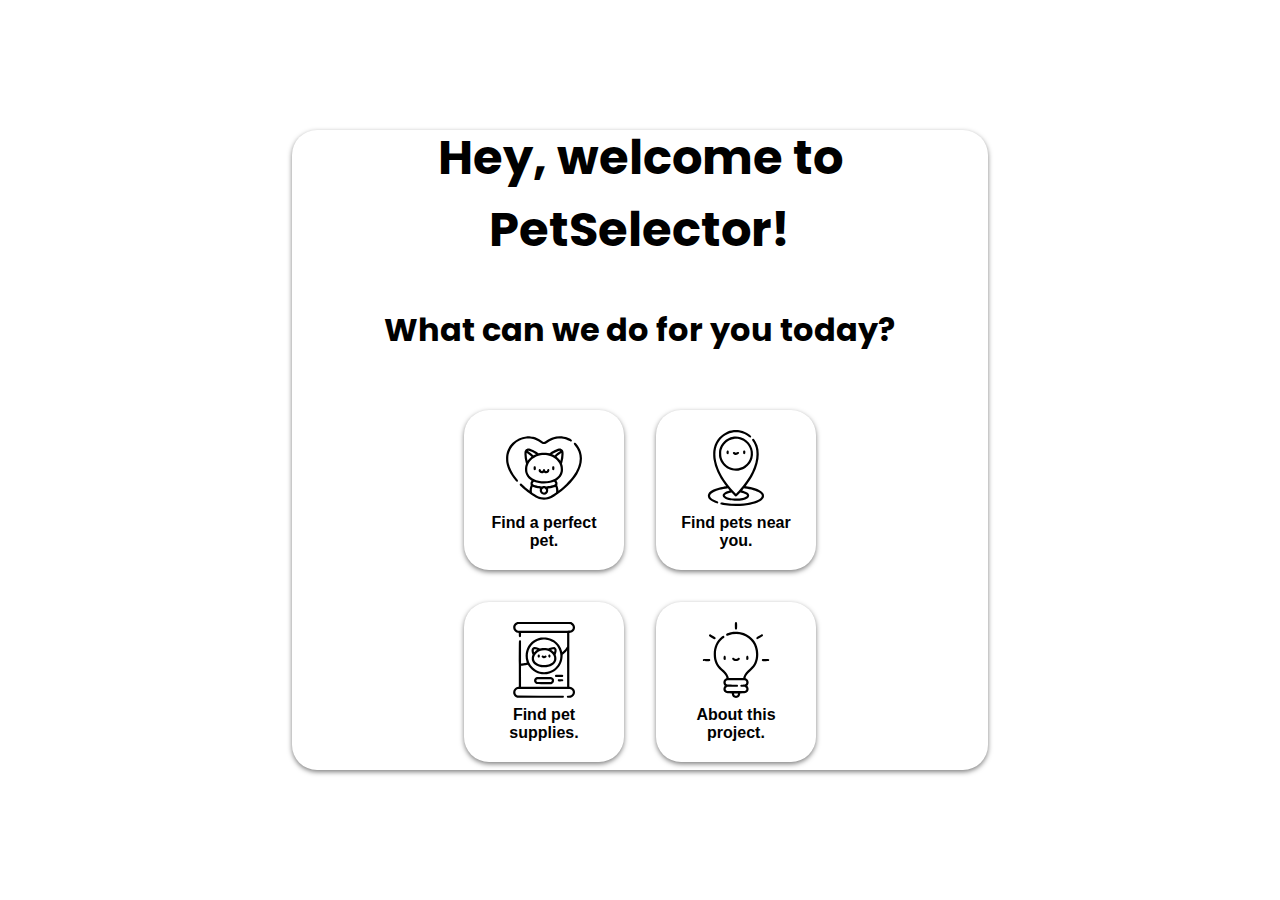
==== index.html @ e9449854 "Stuff" ====
<!DOCTYPE html>
<html lang="en">
	<head>
		<meta charset="UTF-8">
		<meta name="viewport" content="width=device-width, initial-scale=1.0">
		<title>PetSelector</title>
		<link rel="stylesheet" href="style.css">
		<script src="script.js"></script>
		<link rel="preconnect" href="https://fonts.googleapis.com">
		<link rel="preconnect" href="https://fonts.gstatic.com" crossorigin>
		<link href="https://fonts.googleapis.com/css2?family=Poppins:ital,wght@0,100;0,200;0,300;0,400;0,500;0,600;0,700;0,800;0,900;1,100;1,200;1,300;1,400;1,500;1,600;1,700;1,800;1,900&display=swap" rel="stylesheet">
	</head>
	<body class="centerItems">
		<main class="centerItems">
			<div class="card centerItems mainCard">
				<h1>Hey, welcome to PetSelector!</h1>
				<h2>What can we do for you today?</h2>
				<div class="mainOptions">
					<button class="roundBox boxShadow option">
						<svg version="1.0" xmlns="http://www.w3.org/2000/svg" width="512.000000pt" height="512.000000pt" viewBox="0 0 512.000000 512.000000" preserveAspectRatio="xMidYMid meet">
							<g transform="translate(0.000000,512.000000) scale(0.100000,-0.100000)" fill="#000000" stroke="none">
								<path d="M1373 4690 c-358 -30 -670 -175 -929 -434 -221 -222 -349 -458 -416 -770 -29 -134 -31 -432 -5 -574 66 -354 219 -679 481 -1029 150 -199 194 -246 234 -246 42 0 72 28 72 68 0 25 -22 59 -111 170 -277 346 -447 681 -520 1025 -30 141 -33 421 -6 550 60 281 180 505 376 700 203 201 444 327 721 376 126 22 336 22 460 0 202 -36 421 -130 576 -248 128 -96 144 -103 254 -103 110 0 126 7 254 103 155 118 374 212 576 248 124 22 334 22 460 0 127 -23 285 -76 399 -137 52 -27 107 -49 122 -49 54 0 89 70 57 113 -22 27 -147 95 -257 138 -328 128 -698 137 -1037 24 -112 -37 -285 -126 -378 -193 -123 -90 -146 -102 -196 -102 -49 0 -73 12 -191 98 -155 112 -354 201 -541 241 -88 19 -295 43 -343 39 -11 0 -61 -4 -112 -8z" />
								<path d="M4586 4238 c-30 -42 -20 -71 51 -155 485 -569 436 -1342 -134 -2103 -117 -157 -251 -306 -440 -490 -154 -151 -253 -238 -485 -424 l-48 -38 0 45 c0 67 -25 187 -55 261 -23 59 -25 70 -15 102 7 20 10 64 8 99 -3 52 -10 73 -40 117 l-36 55 66 43 c189 125 331 337 371 555 25 137 7 365 -40 490 l-20 53 25 83 c57 198 86 392 86 574 0 139 -14 199 -60 262 -42 57 -134 103 -206 103 -122 0 -414 -127 -587 -256 l-89 -65 -120 21 c-162 27 -354 27 -516 0 l-120 -21 -89 65 c-174 129 -464 256 -585 256 -67 0 -166 -46 -202 -93 -53 -71 -60 -95 -64 -234 -6 -192 22 -397 84 -612 l25 -83 -20 -53 c-49 -132 -66 -368 -36 -510 46 -215 181 -413 367 -535 l66 -43 -36 -55 c-30 -44 -37 -65 -40 -117 -2 -35 1 -79 8 -99 10 -32 8 -43 -15 -102 -30 -74 -55 -194 -55 -261 l0 -44 -61 48 c-132 103 -308 253 -395 336 -104 99 -126 111 -170 92 -33 -14 -44 -32 -44 -72 0 -47 326 -335 650 -575 458 -339 669 -431 990 -431 185 0 341 35 505 113 36 17 139 80 228 139 658 437 1202 968 1504 1468 314 522 400 1043 248 1515 -59 184 -180 395 -305 531 -56 60 -66 67 -100 67 -29 0 -43 -6 -54 -22z m-2905 -567 c97 -38 271 -132 311 -168 17 -15 12 -19 -60 -54 -42 -21 -82 -38 -87 -39 -6 0 -29 18 -50 41 -57 58 -157 138 -252 202 -45 30 -79 58 -75 62 15 15 113 -5 213 -44z m1972 42 c4 -3 -30 -31 -76 -61 -95 -63 -195 -143 -252 -201 -21 -23 -43 -41 -48 -41 -5 0 -45 18 -89 40 l-79 39 38 24 c208 129 472 234 506 200z m-2114 -242 c41 -30 97 -76 125 -103 l51 -47 -74 -68 c-41 -37 -100 -100 -132 -140 -56 -70 -57 -71 -64 -45 -28 108 -46 238 -52 361 l-6 145 39 -24 c21 -13 72 -49 113 -79z m2188 -43 c-6 -122 -25 -252 -52 -360 -7 -26 -8 -25 -64 45 -32 40 -91 102 -131 139 l-74 67 19 22 c44 48 283 229 303 229 3 0 2 -64 -1 -142z m-951 -3 c348 -60 648 -258 803 -529 22 -39 54 -114 72 -166 41 -123 52 -302 25 -424 -88 -395 -522 -646 -1116 -646 -510 0 -904 183 -1060 492 -56 113 -74 203 -68 357 4 107 10 140 37 221 60 177 165 326 318 450 143 116 355 210 548 244 109 19 331 20 441 1z m-848 -1811 c133 -56 424 -104 632 -104 207 0 476 43 618 99 29 12 59 21 67 21 8 0 28 -19 45 -42 36 -49 39 -94 10 -131 -55 -70 -540 -166 -658 -131 -25 8 -62 14 -82 14 -20 0 -57 -6 -82 -14 -118 -35 -603 61 -658 131 -29 37 -26 82 10 131 33 46 44 49 98 26z m-101 -335 c68 -27 228 -68 324 -83 164 -26 149 -19 132 -68 -31 -88 9 -223 84 -289 57 -50 118 -73 193 -73 162 0 286 126 284 289 0 39 -6 80 -12 92 -14 26 -23 23 138 48 58 10 157 33 220 52 63 18 122 35 130 36 35 5 71 -197 56 -316 l-7 -57 -152 -102 c-172 -114 -276 -167 -392 -198 -215 -56 -419 -45 -631 35 -88 33 -147 67 -310 176 -123 82 -132 90 -137 126 -16 93 2 265 33 322 13 24 11 24 47 10z m800 -109 c64 -38 88 -111 58 -174 -51 -108 -199 -108 -250 0 -41 87 28 194 125 194 19 0 49 -9 67 -20z" />
								<path d="M1881 2654 c-17 -22 -21 -41 -21 -109 0 -101 16 -129 75 -129 59 0 75 28 75 129 0 100 -19 135 -75 135 -24 0 -39 -7 -54 -26z" />
								<path d="M3132 2657 c-19 -20 -22 -35 -22 -111 0 -79 2 -89 25 -111 28 -29 45 -31 84 -10 34 17 41 38 41 131 0 57 -4 77 -21 98 -27 34 -77 36 -107 3z" />
								<path d="M2222 2467 c-40 -42 -22 -139 36 -201 64 -68 181 -87 260 -41 l42 24 43 -24 c85 -49 197 -28 266 51 40 45 51 73 51 130 0 51 -25 84 -66 84 -41 0 -63 -18 -75 -63 -14 -56 -35 -77 -74 -77 -38 0 -57 20 -74 77 -12 45 -34 63 -73 63 -34 -1 -58 -23 -70 -66 -14 -53 -35 -74 -73 -74 -39 0 -60 22 -69 72 -12 65 -82 90 -124 45z" />
							</g>
						</svg>
						<h3>Find a perfect pet.</h3>
					</button>
					<button class="roundBox boxShadow option">
						<svg version="1.0" xmlns="http://www.w3.org/2000/svg" width="512.000000pt" height="512.000000pt" viewBox="0 0 512.000000 512.000000" preserveAspectRatio="xMidYMid meet">
							<g transform="translate(0.000000,512.000000) scale(0.100000,-0.100000)" fill="#000000" stroke="none">
								<path d="M2415 5114 c-239 -35 -356 -69 -530 -155 -471 -232 -778 -673 -851 -1223 -19 -144 -14 -425 10 -579 90 -571 354 -1152 778 -1717 l79 -105 -28 -7 c-15 -3 -89 -16 -163 -28 -256 -41 -482 -107 -669 -196 -184 -88 -289 -174 -349 -289 -22 -41 -27 -64 -27 -125 0 -122 54 -213 184 -311 118 -91 411 -219 466 -205 16 4 32 19 41 40 14 29 15 37 3 62 -12 23 -32 35 -114 66 -205 77 -346 165 -402 250 -39 58 -39 128 0 186 77 118 314 238 626 318 129 33 362 76 487 89 l61 7 61 -73 c34 -40 59 -76 57 -80 -3 -4 -24 -10 -48 -14 -61 -11 -204 -62 -262 -95 -94 -54 -164 -143 -165 -210 -1 -156 186 -280 515 -341 143 -27 467 -37 625 -19 303 33 528 121 613 237 62 87 44 201 -46 279 -58 50 -188 110 -293 137 -49 12 -89 27 -90 32 -1 6 24 41 55 78 l56 69 65 -7 c382 -39 792 -161 986 -293 181 -122 203 -238 67 -362 -262 -239 -1006 -397 -1778 -377 -271 7 -403 19 -620 53 -244 39 -259 40 -284 15 -26 -26 -27 -71 -3 -101 15 -18 44 -26 187 -50 587 -98 1248 -91 1795 20 491 99 802 258 913 465 18 32 22 57 22 130 0 81 -3 95 -29 143 -39 70 -143 166 -241 224 -217 127 -489 207 -922 273 l-42 7 83 111 c184 248 322 468 442 708 354 707 448 1379 268 1917 -64 195 -215 454 -271 468 -35 9 -75 -14 -88 -50 -10 -30 -16 -19 93 -197 140 -230 203 -480 203 -794 -1 -761 -398 -1596 -1160 -2437 -76 -84 -158 -172 -183 -195 l-44 -43 -66 68 c-159 163 -376 418 -538 632 -612 812 -883 1662 -744 2337 24 117 61 220 124 348 186 376 538 648 953 737 137 29 400 32 526 5 239 -51 431 -141 610 -285 83 -67 130 -69 156 -8 23 55 5 79 -146 188 -158 113 -370 205 -574 248 -97 20 -366 35 -440 24z m-24 -4339 c175 -180 160 -180 331 -1 l128 134 78 -15 c181 -34 354 -113 368 -169 20 -80 -210 -180 -499 -215 -130 -15 -472 -7 -592 16 -190 35 -350 104 -385 167 -14 26 -13 29 15 58 54 57 171 106 333 140 48 10 88 19 90 19 1 1 61 -60 133 -134z" />
								<path d="M2460 4674 c-14 -2 -59 -9 -100 -15 -229 -34 -443 -148 -625 -334 -148 -150 -238 -308 -297 -522 -19 -68 -22 -104 -22 -273 -1 -170 2 -206 21 -277 46 -173 116 -313 222 -445 370 -464 1028 -569 1530 -244 85 55 224 186 292 276 65 84 151 261 184 373 172 604 -188 1247 -796 1421 -125 36 -312 54 -409 40z m342 -178 c360 -91 639 -375 730 -743 31 -125 31 -331 0 -457 -138 -554 -693 -883 -1242 -735 -263 70 -506 272 -630 524 -79 159 -95 236 -95 445 0 153 3 185 23 255 82 283 267 507 527 638 87 43 218 84 310 96 105 15 269 4 377 -23z" />
								<path d="M1958 3726 c-52 -39 -50 -198 2 -226 30 -16 68 -12 90 10 17 17 20 33 20 104 0 79 -2 86 -26 105 -30 24 -61 26 -86 7z" />
								<path d="M3065 3715 c-22 -21 -25 -33 -25 -98 0 -60 4 -79 21 -101 27 -34 71 -35 104 -1 22 21 25 33 25 100 0 67 -3 79 -25 100 -13 14 -36 25 -50 25 -14 0 -37 -11 -50 -25z" />
								<path d="M2395 3640 c-86 -34 -55 -132 57 -180 101 -43 220 -21 286 54 37 42 41 73 12 104 -32 34 -67 33 -121 -4 -47 -32 -107 -32 -146 0 -35 29 -62 37 -88 26z" />
							</g>
						</svg>
						<h3>Find pets near you.</h3>
					</button>
					<button class="roundBox boxShadow option">
						<svg version="1.0" xmlns="http://www.w3.org/2000/svg" width="512.000000pt" height="513.000000pt" viewBox="0 0 512.000000 513.000000" preserveAspectRatio="xMidYMid meet">
							<g transform="translate(0.000000,513.000000) scale(0.100000,-0.100000)" fill="#000000" stroke="none">
								<path d="M725 5118 c-100 -37 -187 -124 -225 -225 -32 -84 -25 -207 14 -286 53 -103 164 -190 262 -203 91 -12 84 -2 84 -118 0 -57 5 -117 10 -133 19 -52 78 -64 123 -25 14 13 17 33 17 139 l0 123 1555 0 1555 0 0 -455 0 -455 -32 -52 c-53 -87 -118 -168 -208 -257 l-84 -84 -17 64 c-82 310 -271 573 -536 745 -133 86 -299 151 -458 179 -115 21 -323 21 -437 1 -475 -85 -861 -438 -988 -906 -61 -222 -55 -487 15 -707 13 -42 23 -78 22 -79 -2 -2 -277 -43 -344 -51 l-43 -6 0 766 0 766 -26 20 c-43 34 -86 26 -109 -20 -13 -24 -15 -235 -15 -1563 l0 -1536 -22 -4 c-13 -3 -41 -7 -62 -10 -98 -13 -209 -100 -262 -203 -39 -79 -46 -202 -14 -286 43 -115 139 -201 258 -232 48 -13 271 -15 1577 -15 1499 0 1522 0 1542 20 31 28 36 55 18 90 -8 16 -17 31 -18 32 -1 2 -697 5 -1547 8 l-1545 5 -46 27 c-63 37 -102 98 -107 169 -7 98 35 176 122 222 l41 22 1765 0 c1416 0 1772 -3 1801 -13 46 -16 107 -74 127 -121 22 -52 19 -138 -5 -186 -45 -87 -118 -124 -241 -125 -95 0 -114 -7 -131 -49 -10 -24 -10 -34 3 -59 8 -16 23 -32 31 -36 29 -11 168 -6 226 8 232 54 351 314 243 529 -49 96 -162 180 -261 193 -21 3 -48 7 -60 10 l-23 4 0 1815 0 1815 23 4 c12 3 39 7 60 10 60 8 142 51 191 99 180 180 133 477 -95 599 l-44 23 -1825 2 c-1298 1 -1834 -2 -1855 -9z m3645 -149 c56 -25 86 -53 113 -104 24 -48 27 -134 5 -186 -20 -47 -81 -105 -127 -121 -29 -10 -385 -13 -1801 -13 l-1765 0 -41 22 c-87 46 -129 123 -122 222 5 77 48 139 120 175 l52 26 1760 0 c1751 0 1761 -1 1806 -21z m-1675 -1034 c156 -13 336 -79 490 -180 83 -54 241 -215 300 -305 287 -442 228 -1016 -142 -1383 -97 -96 -180 -155 -298 -212 -328 -160 -717 -146 -1030 37 -278 163 -470 435 -530 752 -20 102 -20 298 -1 397 97 505 510 868 1026 902 45 3 56 3 185 -8z m1425 -1955 l0 -1220 -1555 0 -1555 0 0 705 c0 388 2 705 4 705 2 0 39 7 82 15 44 8 131 21 194 30 63 8 129 17 146 20 29 5 34 1 88 -81 115 -173 288 -327 472 -421 191 -98 362 -138 579 -137 260 3 472 67 685 209 309 205 509 535 549 907 6 54 11 121 11 151 l0 54 79 66 c43 36 109 100 147 141 38 42 70 76 71 76 2 0 3 -549 3 -1220z" />
								<path d="M1846 3425 c-51 -18 -92 -59 -112 -112 -25 -66 -15 -195 25 -301 l30 -84 -26 -76 c-22 -64 -27 -94 -27 -182 0 -90 4 -115 27 -173 34 -88 72 -142 148 -211 276 -249 858 -285 1212 -75 136 81 239 217 268 356 17 82 6 213 -24 293 l-24 65 28 77 c74 203 55 347 -56 410 -33 19 -54 23 -125 22 -94 0 -167 -18 -272 -66 l-68 -31 -82 19 c-111 25 -295 25 -401 0 l-78 -18 -90 37 c-152 61 -273 79 -353 50z m213 -157 l43 -13 -54 -37 c-30 -21 -76 -60 -103 -88 l-50 -49 -12 32 c-6 18 -12 60 -12 94 -1 49 3 64 17 73 20 13 107 6 171 -12z m1191 2 c11 -11 20 -28 20 -37 0 -34 -22 -143 -29 -143 -4 0 -18 12 -32 26 -26 29 -143 120 -162 127 -19 7 -4 15 54 31 78 21 125 20 149 -4z m-482 -71 c193 -49 362 -183 441 -349 34 -71 36 -81 36 -175 0 -89 -3 -106 -28 -157 -189 -385 -1109 -389 -1296 -5 -79 162 -37 341 118 497 186 188 458 258 729 189z" />
								<path d="M2151 2904 c-15 -19 -21 -41 -21 -76 0 -60 11 -82 49 -97 24 -10 34 -10 59 3 36 18 42 33 42 95 0 64 -28 101 -75 101 -24 0 -39 -7 -54 -26z" />
								<path d="M2880 2912 c-26 -21 -37 -86 -21 -135 14 -43 54 -63 94 -48 35 14 47 40 47 104 0 43 -5 58 -23 75 -28 27 -67 28 -97 4z" />
								<path d="M2426 2849 c-40 -31 -36 -78 10 -119 46 -40 73 -50 133 -50 65 0 131 35 154 82 17 34 17 39 2 67 -21 42 -59 50 -106 23 -47 -27 -60 -27 -101 -2 -42 25 -59 25 -92 -1z" />
								<path d="M3322 1547 c-31 -33 -29 -80 4 -106 25 -20 39 -21 254 -21 215 0 229 1 254 21 34 27 36 77 3 107 -23 21 -31 22 -258 22 -233 0 -236 0 -257 -23z" />
								<path d="M2035 1396 c-165 -78 -194 -285 -57 -408 22 -20 58 -41 79 -47 24 -7 210 -11 518 -11 443 0 483 2 520 19 52 23 103 74 126 126 24 53 24 147 0 200 -23 51 -98 118 -149 133 -28 9 -179 12 -513 12 l-474 0 -50 -24z m1026 -155 c21 -22 29 -39 29 -66 0 -27 -8 -44 -29 -66 l-29 -29 -465 0 c-450 0 -465 1 -490 20 -32 25 -43 72 -27 111 25 58 22 58 523 59 l459 0 29 -29z" />
								<path d="M3517 1258 c-42 -32 -38 -94 7 -123 38 -25 285 -18 315 9 29 26 28 76 -2 104 -22 20 -33 22 -163 22 -97 0 -145 -4 -157 -12z" />
							</g>
						</svg>
						<h3>Find pet supplies.</h3>
					</button>
					<button class="roundBox boxShadow option">
						<svg version="1.0" xmlns="http://www.w3.org/2000/svg" width="512.000000pt" height="512.000000pt" viewBox="0 0 512.000000 512.000000" preserveAspectRatio="xMidYMid meet">
							<g transform="translate(0.000000,512.000000) scale(0.100000,-0.100000)" fill="#000000" stroke="none">
								<path d="M2522 5108 c-35 -18 -44 -73 -40 -269 3 -168 4 -180 25 -200 29 -29 77 -29 106 0 21 20 22 32 25 200 4 201 -4 251 -43 269 -31 14 -43 14 -73 0z" />
								<path d="M2475 4459 c-143 -8 -224 -21 -336 -53 -140 -41 -221 -78 -238 -108 -20 -35 -6 -77 32 -98 25 -14 32 -13 104 14 333 125 682 132 993 20 553 -198 884 -682 881 -1289 -1 -203 -25 -347 -86 -509 -75 -200 -136 -279 -414 -537 -79 -74 -170 -168 -204 -209 -70 -87 -132 -209 -148 -292 l-12 -58 -487 0 -487 0 -12 58 c-16 83 -78 205 -148 292 -34 41 -125 135 -204 209 -278 258 -339 337 -414 537 -61 162 -85 306 -86 509 -2 423 163 805 451 1040 41 33 84 70 97 82 30 29 30 73 0 101 -38 36 -75 28 -148 -29 -367 -292 -554 -704 -550 -1215 2 -235 37 -410 120 -602 79 -182 164 -290 402 -508 215 -197 312 -327 334 -446 7 -36 6 -37 -43 -62 -95 -48 -162 -156 -162 -262 0 -53 33 -144 66 -183 13 -16 24 -32 24 -35 0 -3 -15 -26 -34 -50 -91 -119 -64 -305 57 -397 71 -53 104 -61 288 -66 l166 -5 6 -57 c8 -98 61 -173 157 -222 64 -33 176 -33 240 0 96 49 149 124 157 222 l6 57 166 5 c184 5 217 13 288 66 121 92 148 278 57 397 -19 24 -34 47 -34 50 0 3 11 19 24 35 33 39 66 130 66 183 0 106 -67 214 -162 262 -49 25 -50 26 -43 62 22 119 119 248 339 450 237 218 318 321 397 504 83 192 118 367 120 602 4 527 -196 950 -584 1240 -233 174 -529 281 -822 298 -33 2 -114 1 -180 -3z m704 -3287 c54 -27 76 -65 76 -127 0 -62 -21 -97 -75 -126 -29 -16 -57 -19 -162 -19 -125 0 -127 0 -147 -26 -34 -43 -24 -86 26 -112 13 -7 69 -12 140 -12 100 0 123 -3 151 -20 93 -57 94 -190 1 -245 -33 -19 -52 -20 -629 -20 -577 0 -596 1 -629 20 -93 55 -92 188 1 245 31 19 51 20 366 20 273 0 338 3 361 15 48 24 55 72 16 110 l-24 25 -338 0 c-310 0 -341 2 -373 19 -54 29 -75 64 -75 126 0 62 22 100 76 127 31 17 82 18 619 18 537 0 588 -1 619 -18z m-489 -896 c0 -48 -38 -98 -88 -116 -37 -13 -47 -13 -84 0 -50 18 -88 68 -88 116 l0 34 130 0 130 0 0 -34z" />
								<path d="M766 4269 c-33 -26 -34 -69 -3 -102 38 -42 323 -207 356 -207 59 0 93 73 54 118 -26 29 -336 212 -360 212 -11 0 -32 -9 -47 -21z" />
								<path d="M4120 4190 c-91 -55 -171 -108 -177 -117 -19 -25 -16 -70 7 -93 36 -36 71 -26 233 71 167 101 197 126 197 169 0 33 -40 70 -74 70 -11 0 -95 -45 -186 -100z" />
								<path d="M1744 2819 c-15 -17 -20 -40 -22 -113 -3 -81 -1 -94 18 -119 27 -34 80 -37 110 -7 17 17 20 33 20 118 0 90 -2 100 -23 120 -30 28 -78 29 -103 1z" />
								<path d="M3272 2817 c-19 -21 -22 -34 -22 -120 0 -84 3 -100 20 -117 30 -30 83 -27 110 7 19 25 21 38 18 119 -2 73 -7 96 -22 113 -26 29 -76 28 -104 -2z" />
								<path d="M2320 2690 c-50 -50 -4 -127 102 -175 123 -55 290 -27 368 62 78 88 -17 181 -106 104 -31 -28 -88 -51 -124 -51 -36 0 -93 23 -124 51 -40 35 -87 38 -116 9z" />
								<path d="M345 2605 c-30 -29 -32 -64 -6 -96 19 -24 23 -24 221 -27 218 -3 241 1 259 51 10 28 -5 74 -29 87 -11 6 -108 10 -220 10 -200 0 -201 0 -225 -25z" />
								<path d="M4327 2618 c-41 -32 -38 -94 7 -123 21 -14 54 -16 226 -13 198 3 202 3 221 27 26 32 24 67 -6 96 -24 25 -25 25 -228 25 -147 0 -208 -3 -220 -12z" />
							</g>
						</svg>
						<h3>About this project.</h3>
					</button>
				</div>
			</div>
		</main>
	</body>
</html>
---- style.css ----
:root {
    --textColor: #000000;
    --backgroundColor: #ffffff;
    --accentColor1: #600080;
    --accentColor2: #dfd6e6;
    --accentColor3: #8d6ea6;
    --mainFont: 'Poppins', sans-serif;


    --fontSizeLargest: min(7vw, 48px);
    --fontSizeLarger: min(5vw, 32px);
    --fontSizeNormal: min(2.5vw, 16px);
    --fontSizeSmaller: min(1, 12px);
    --fontSizeSmallest: min(0.75, 8px);

}

body, html {
    font-family: var(--mainFont);
    color: var(--textColor);
    margin: 0;
    padding: 0;
}

body {
    width: 100vw;
    height: 100vh;
    margin: 0 auto;
}

.noScroll {
    overflow: hidden;
}

.noPadding {
    margin: 0 !important;
    padding: 0 !important;
}

.card {
    border-radius: 25px;
    box-shadow: 0px 2px 5px 0px rgba(0, 0, 0, 0.5);
    padding: 0.5rem;
    box-sizing: border-box;
}

.main {
    width: 100vw;
    height: 100vh;
}

.centerItems {
    display: flex;
    justify-content: center;
    align-items: center;
    flex-direction: column;
    text-align: center;
}

.mainCard {
    position: relative;
    max-height: 90%;
    max-width: 90%;
}

.mainCard * {
    padding: 0.25rem;
    margin: 1rem;
}

.mainCard h1{
    font-size: var(--fontSizeLargest);
}

.mainCard h2{
    font-size: var(--fontSizeLarger);
}

.mainOptions {
    display: grid;
    grid-template-columns: repeat(2, 1fr);
}

.option {
    display: flex;
    justify-content: center;
    align-items: center;
    flex-direction: column;
    text-align: center;
    font-size: var(--fontSizeNormal);
    max-width: 10rem;
    max-height: 10rem;
    cursor: pointer;
    transition: transform 0.3s ease-in-out, background-color 0.3s ease-in-out;
    border: none;
    background-color: white;
}

.option:hover, .option:focus-visible {
    transform: translateY(-0.5rem);
}

.option:nth-child(1) svg path {
    fill: purple;
}

.option:nth-child(1):hover, option:nth-child(1):focus-visible {
    outline: 2px solid purple;
    background-color: rgba(128, 0, 128, 0.15);
}

.option:nth-child(2) svg path {
    fill: green;
}

.option:nth-child(2):hover, option:nth-child(2):focus-visible {
    outline: 2px solid green;
    background-color: rgba(0, 128, 0, 0.15);

}

.option:nth-child(3) svg path {
    fill: firebrick;
}

.option:nth-child(3):hover, option:nth-child(3):focus-visible {
    outline: 2px solid firebrick;
    background-color: rgba(178, 34, 34, 0.15);
}

.option:nth-child(4) svg path {
    fill: goldenrod;
}

.option:nth-child(4):hover, option:nth-child(4):focus-visible {
    outline: 2px solid goldenrod;
    background-color: rgba(218, 165, 32, 0.15);
}

.option:hover svg, .option:focus-visible svg{
    filter: none;
}

.option:focus-visible {
    outline: 2px solid var(--accentColor1)
}

.option svg {
    position: relative;
    width: 50%;
    height: 50%;
    margin-top: 0.5rem;
    margin-bottom: 0;
    transition: filter 0.3s ease-in-out;
    filter: brightness(0);
}

.option h3 {
    font-size: var(--fontSizeNormal);
    margin-top: 0;
    margin-bottom: 0.5rem;
}

.roundBox {
    border-radius: 25px;
    aspect-ratio: 1;
}

.boxShadow {
    box-shadow: 0px 2px 5px 0px rgba(0, 0, 0, 0.5);
}
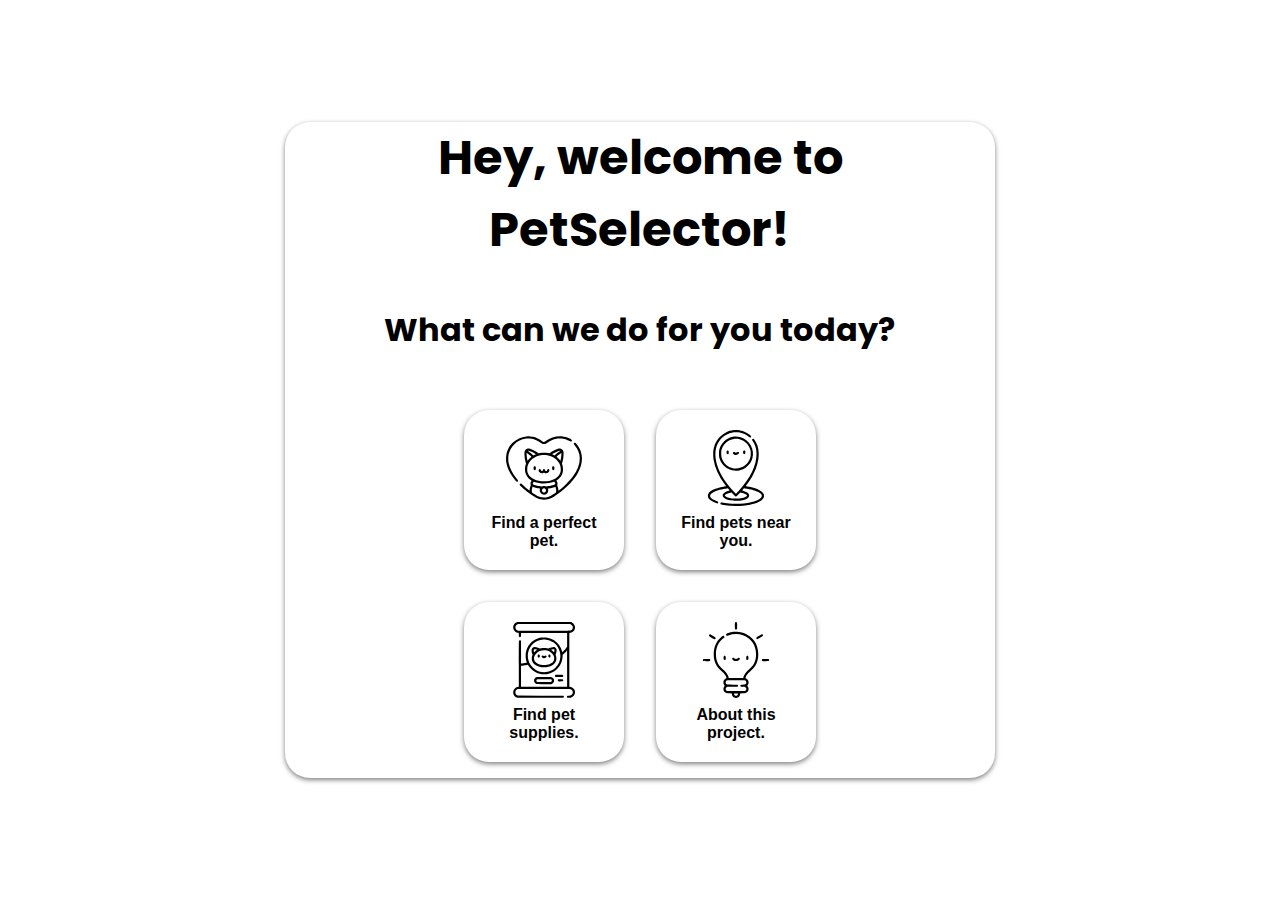
==== commit f55be9a8: "Loading Screen" ====
--- a/index.html
+++ b/index.html
@@ -74,5 +74,90 @@
 				</div>
 			</div>
 		</main>
+		<dialog id="loadingScreen" class="loadingScreen">
+			<div class="loadingIcon">
+				<div class="dot" data-kitty="true">
+					<svg version="1.0" xmlns="http://www.w3.org/2000/svg" width="512.000000pt" height="512.000000pt" viewBox="0 0 512.000000 512.000000" preserveAspectRatio="xMidYMid meet">
+						<g transform="translate(0.000000,512.000000) scale(0.100000,-0.100000)" fill="#000000" stroke="none">
+							<path d="M482 4519 c-159 -19 -271 -105 -314 -242 -20 -64 -23 -91 -22 -242 3 -445 131 -884 368 -1259 l57 -89 -7 -96 -7 -96 -90 -18 c-194 -39 -437 -135 -459 -182 -15 -34 -1 -75 34 -95 23 -12 32 -13 60 -1 199 79 439 153 453 139 3 -2 9 -56 15 -120 5 -64 17 -149 25 -189 9 -39 14 -73 13 -74 -2 -1 -32 -12 -68 -25 -184 -65 -456 -222 -489 -281 -19 -35 -1 -83 38 -99 34 -14 44 -9 161 68 147 98 395 208 405 179 54 -157 139 -327 235 -471 39 -58 82 -114 96 -122 41 -27 97 -1 110 52 5 20 -8 46 -64 127 -38 56 -90 140 -115 187 -45 84 -117 249 -117 269 0 12 52 27 162 46 95 17 118 34 118 85 0 74 -42 84 -216 49 -58 -12 -107 -19 -109 -17 -10 10 -34 190 -37 273 l-3 90 161 5 c141 4 165 7 183 24 29 26 28 76 -2 104 -22 21 -33 22 -186 22 l-162 0 5 53 c3 28 8 83 12 121 3 38 16 112 29 165 117 483 442 863 887 1040 99 39 262 78 380 91 127 13 951 13 1076 -1 352 -38 646 -182 895 -438 238 -245 372 -541 407 -896 5 -55 10 -108 10 -117 0 -16 -13 -18 -145 -18 -132 0 -147 -2 -165 -20 -30 -30 -27 -83 6 -109 24 -19 41 -21 153 -21 69 0 132 -4 140 -9 12 -8 13 -38 7 -175 -4 -92 -9 -172 -12 -179 -3 -10 -33 -7 -124 11 -66 13 -131 21 -145 18 -48 -12 -67 -95 -29 -127 8 -6 69 -22 136 -36 67 -13 124 -26 127 -29 9 -8 -50 -177 -95 -270 -70 -148 -156 -267 -283 -394 -64 -64 -145 -136 -181 -161 -235 -165 -468 -248 -755 -270 -174 -13 -993 -6 -1076 10 -227 44 -441 143 -626 292 -94 75 -127 85 -163 49 -12 -12 -20 -33 -20 -54 0 -30 9 -42 60 -87 138 -122 347 -239 530 -297 188 -60 234 -64 715 -69 612 -7 751 5 996 87 476 158 860 545 1018 1025 24 74 32 89 48 87 49 -10 241 -106 334 -168 57 -38 113 -72 123 -77 53 -22 114 51 85 101 -31 56 -256 192 -444 268 l-80 32 1 39 c5 197 18 353 29 353 38 0 254 -63 340 -100 133 -56 148 -58 179 -27 28 28 33 56 16 88 -24 43 -277 141 -456 176 l-91 18 -7 96 -7 96 62 99 c129 204 240 471 299 719 44 182 63 339 64 530 1 151 -2 178 -22 242 -29 92 -95 168 -180 206 -157 71 -456 49 -715 -53 -178 -69 -316 -159 -458 -298 l-87 -84 -79 25 c-207 66 -335 77 -877 77 -538 0 -661 -11 -869 -77 l-78 -24 -97 93 c-153 146 -325 250 -527 317 -156 52 -362 76 -503 60z m306 -165 c223 -40 480 -173 631 -327 l44 -45 -44 -22 c-58 -29 -195 -120 -239 -158 l-35 -30 -70 61 c-103 89 -229 165 -328 197 -50 16 -92 0 -106 -42 -17 -47 6 -79 76 -107 93 -38 188 -97 253 -158 l61 -56 -34 -36 c-144 -150 -280 -385 -357 -615 l-36 -109 -66 134 c-161 325 -239 646 -242 989 -1 174 8 221 55 274 30 35 91 61 159 69 54 6 186 -3 278 -19z m3904 0 c56 -18 102 -66 120 -126 18 -60 15 -324 -6 -469 -38 -269 -134 -564 -253 -778 l-36 -65 -37 115 c-65 200 -180 403 -319 564 -34 39 -61 72 -61 75 0 3 19 24 43 47 60 58 163 124 246 158 84 34 108 63 90 113 -14 42 -56 58 -106 42 -97 -32 -224 -108 -326 -195 l-68 -58 -32 24 c-82 61 -187 129 -237 154 l-54 28 61 58 c114 107 226 179 373 241 204 87 461 117 602 72z" />
+							<path d="M1605 2365 c-23 -22 -25 -31 -25 -125 0 -94 2 -103 25 -125 13 -14 36 -25 50 -25 14 0 37 11 50 25 23 22 25 31 25 125 0 94 -2 103 -25 125 -13 14 -36 25 -50 25 -14 0 -37 -11 -50 -25z" />
+							<path d="M3415 2365 c-23 -22 -25 -31 -25 -125 0 -94 2 -103 25 -125 13 -14 36 -25 50 -25 14 0 37 11 50 25 23 22 25 31 25 125 0 94 -2 103 -25 125 -13 14 -36 25 -50 25 -14 0 -37 -11 -50 -25z" />
+							<path d="M2116 2139 c-22 -17 -26 -28 -25 -67 1 -93 55 -180 140 -227 94 -52 231 -38 310 31 14 13 23 10 74 -20 96 -58 187 -60 282 -6 80 46 133 136 133 226 0 34 -5 47 -26 63 -58 45 -124 6 -124 -74 0 -15 -13 -40 -32 -60 -41 -45 -90 -55 -142 -30 -40 19 -60 50 -71 108 -8 39 -44 77 -75 77 -31 0 -67 -38 -75 -77 -11 -58 -31 -89 -71 -108 -52 -25 -101 -15 -141 30 -20 20 -33 45 -33 60 0 80 -66 119 -124 74z" />
+						</g>
+					</svg>
+				</div>
+				<div class="dot" data-kitty="false">
+					<svg version="1.0" xmlns="http://www.w3.org/2000/svg" width="512.000000pt" height="512.000000pt" viewBox="0 0 512.000000 512.000000" preserveAspectRatio="xMidYMid meet">
+						<g transform="translate(0.000000,512.000000) scale(0.100000,-0.100000)" fill="#000000" stroke="none">
+							<path d="M482 4519 c-159 -19 -271 -105 -314 -242 -20 -64 -23 -91 -22 -242 3 -445 131 -884 368 -1259 l57 -89 -7 -96 -7 -96 -90 -18 c-194 -39 -437 -135 -459 -182 -15 -34 -1 -75 34 -95 23 -12 32 -13 60 -1 199 79 439 153 453 139 3 -2 9 -56 15 -120 5 -64 17 -149 25 -189 9 -39 14 -73 13 -74 -2 -1 -32 -12 -68 -25 -184 -65 -456 -222 -489 -281 -19 -35 -1 -83 38 -99 34 -14 44 -9 161 68 147 98 395 208 405 179 54 -157 139 -327 235 -471 39 -58 82 -114 96 -122 41 -27 97 -1 110 52 5 20 -8 46 -64 127 -38 56 -90 140 -115 187 -45 84 -117 249 -117 269 0 12 52 27 162 46 95 17 118 34 118 85 0 74 -42 84 -216 49 -58 -12 -107 -19 -109 -17 -10 10 -34 190 -37 273 l-3 90 161 5 c141 4 165 7 183 24 29 26 28 76 -2 104 -22 21 -33 22 -186 22 l-162 0 5 53 c3 28 8 83 12 121 3 38 16 112 29 165 117 483 442 863 887 1040 99 39 262 78 380 91 127 13 951 13 1076 -1 352 -38 646 -182 895 -438 238 -245 372 -541 407 -896 5 -55 10 -108 10 -117 0 -16 -13 -18 -145 -18 -132 0 -147 -2 -165 -20 -30 -30 -27 -83 6 -109 24 -19 41 -21 153 -21 69 0 132 -4 140 -9 12 -8 13 -38 7 -175 -4 -92 -9 -172 -12 -179 -3 -10 -33 -7 -124 11 -66 13 -131 21 -145 18 -48 -12 -67 -95 -29 -127 8 -6 69 -22 136 -36 67 -13 124 -26 127 -29 9 -8 -50 -177 -95 -270 -70 -148 -156 -267 -283 -394 -64 -64 -145 -136 -181 -161 -235 -165 -468 -248 -755 -270 -174 -13 -993 -6 -1076 10 -227 44 -441 143 -626 292 -94 75 -127 85 -163 49 -12 -12 -20 -33 -20 -54 0 -30 9 -42 60 -87 138 -122 347 -239 530 -297 188 -60 234 -64 715 -69 612 -7 751 5 996 87 476 158 860 545 1018 1025 24 74 32 89 48 87 49 -10 241 -106 334 -168 57 -38 113 -72 123 -77 53 -22 114 51 85 101 -31 56 -256 192 -444 268 l-80 32 1 39 c5 197 18 353 29 353 38 0 254 -63 340 -100 133 -56 148 -58 179 -27 28 28 33 56 16 88 -24 43 -277 141 -456 176 l-91 18 -7 96 -7 96 62 99 c129 204 240 471 299 719 44 182 63 339 64 530 1 151 -2 178 -22 242 -29 92 -95 168 -180 206 -157 71 -456 49 -715 -53 -178 -69 -316 -159 -458 -298 l-87 -84 -79 25 c-207 66 -335 77 -877 77 -538 0 -661 -11 -869 -77 l-78 -24 -97 93 c-153 146 -325 250 -527 317 -156 52 -362 76 -503 60z m306 -165 c223 -40 480 -173 631 -327 l44 -45 -44 -22 c-58 -29 -195 -120 -239 -158 l-35 -30 -70 61 c-103 89 -229 165 -328 197 -50 16 -92 0 -106 -42 -17 -47 6 -79 76 -107 93 -38 188 -97 253 -158 l61 -56 -34 -36 c-144 -150 -280 -385 -357 -615 l-36 -109 -66 134 c-161 325 -239 646 -242 989 -1 174 8 221 55 274 30 35 91 61 159 69 54 6 186 -3 278 -19z m3904 0 c56 -18 102 -66 120 -126 18 -60 15 -324 -6 -469 -38 -269 -134 -564 -253 -778 l-36 -65 -37 115 c-65 200 -180 403 -319 564 -34 39 -61 72 -61 75 0 3 19 24 43 47 60 58 163 124 246 158 84 34 108 63 90 113 -14 42 -56 58 -106 42 -97 -32 -224 -108 -326 -195 l-68 -58 -32 24 c-82 61 -187 129 -237 154 l-54 28 61 58 c114 107 226 179 373 241 204 87 461 117 602 72z" />
+							<path d="M1605 2365 c-23 -22 -25 -31 -25 -125 0 -94 2 -103 25 -125 13 -14 36 -25 50 -25 14 0 37 11 50 25 23 22 25 31 25 125 0 94 -2 103 -25 125 -13 14 -36 25 -50 25 -14 0 -37 -11 -50 -25z" />
+							<path d="M3415 2365 c-23 -22 -25 -31 -25 -125 0 -94 2 -103 25 -125 13 -14 36 -25 50 -25 14 0 37 11 50 25 23 22 25 31 25 125 0 94 -2 103 -25 125 -13 14 -36 25 -50 25 -14 0 -37 -11 -50 -25z" />
+							<path d="M2116 2139 c-22 -17 -26 -28 -25 -67 1 -93 55 -180 140 -227 94 -52 231 -38 310 31 14 13 23 10 74 -20 96 -58 187 -60 282 -6 80 46 133 136 133 226 0 34 -5 47 -26 63 -58 45 -124 6 -124 -74 0 -15 -13 -40 -32 -60 -41 -45 -90 -55 -142 -30 -40 19 -60 50 -71 108 -8 39 -44 77 -75 77 -31 0 -67 -38 -75 -77 -11 -58 -31 -89 -71 -108 -52 -25 -101 -15 -141 30 -20 20 -33 45 -33 60 0 80 -66 119 -124 74z" />
+						</g>
+					</svg>
+				</div>
+				<div class="dot" data-kitty="false">
+					<svg version="1.0" xmlns="http://www.w3.org/2000/svg" width="512.000000pt" height="512.000000pt" viewBox="0 0 512.000000 512.000000" preserveAspectRatio="xMidYMid meet">
+						<g transform="translate(0.000000,512.000000) scale(0.100000,-0.100000)" fill="#000000" stroke="none">
+							<path d="M482 4519 c-159 -19 -271 -105 -314 -242 -20 -64 -23 -91 -22 -242 3 -445 131 -884 368 -1259 l57 -89 -7 -96 -7 -96 -90 -18 c-194 -39 -437 -135 -459 -182 -15 -34 -1 -75 34 -95 23 -12 32 -13 60 -1 199 79 439 153 453 139 3 -2 9 -56 15 -120 5 -64 17 -149 25 -189 9 -39 14 -73 13 -74 -2 -1 -32 -12 -68 -25 -184 -65 -456 -222 -489 -281 -19 -35 -1 -83 38 -99 34 -14 44 -9 161 68 147 98 395 208 405 179 54 -157 139 -327 235 -471 39 -58 82 -114 96 -122 41 -27 97 -1 110 52 5 20 -8 46 -64 127 -38 56 -90 140 -115 187 -45 84 -117 249 -117 269 0 12 52 27 162 46 95 17 118 34 118 85 0 74 -42 84 -216 49 -58 -12 -107 -19 -109 -17 -10 10 -34 190 -37 273 l-3 90 161 5 c141 4 165 7 183 24 29 26 28 76 -2 104 -22 21 -33 22 -186 22 l-162 0 5 53 c3 28 8 83 12 121 3 38 16 112 29 165 117 483 442 863 887 1040 99 39 262 78 380 91 127 13 951 13 1076 -1 352 -38 646 -182 895 -438 238 -245 372 -541 407 -896 5 -55 10 -108 10 -117 0 -16 -13 -18 -145 -18 -132 0 -147 -2 -165 -20 -30 -30 -27 -83 6 -109 24 -19 41 -21 153 -21 69 0 132 -4 140 -9 12 -8 13 -38 7 -175 -4 -92 -9 -172 -12 -179 -3 -10 -33 -7 -124 11 -66 13 -131 21 -145 18 -48 -12 -67 -95 -29 -127 8 -6 69 -22 136 -36 67 -13 124 -26 127 -29 9 -8 -50 -177 -95 -270 -70 -148 -156 -267 -283 -394 -64 -64 -145 -136 -181 -161 -235 -165 -468 -248 -755 -270 -174 -13 -993 -6 -1076 10 -227 44 -441 143 -626 292 -94 75 -127 85 -163 49 -12 -12 -20 -33 -20 -54 0 -30 9 -42 60 -87 138 -122 347 -239 530 -297 188 -60 234 -64 715 -69 612 -7 751 5 996 87 476 158 860 545 1018 1025 24 74 32 89 48 87 49 -10 241 -106 334 -168 57 -38 113 -72 123 -77 53 -22 114 51 85 101 -31 56 -256 192 -444 268 l-80 32 1 39 c5 197 18 353 29 353 38 0 254 -63 340 -100 133 -56 148 -58 179 -27 28 28 33 56 16 88 -24 43 -277 141 -456 176 l-91 18 -7 96 -7 96 62 99 c129 204 240 471 299 719 44 182 63 339 64 530 1 151 -2 178 -22 242 -29 92 -95 168 -180 206 -157 71 -456 49 -715 -53 -178 -69 -316 -159 -458 -298 l-87 -84 -79 25 c-207 66 -335 77 -877 77 -538 0 -661 -11 -869 -77 l-78 -24 -97 93 c-153 146 -325 250 -527 317 -156 52 -362 76 -503 60z m306 -165 c223 -40 480 -173 631 -327 l44 -45 -44 -22 c-58 -29 -195 -120 -239 -158 l-35 -30 -70 61 c-103 89 -229 165 -328 197 -50 16 -92 0 -106 -42 -17 -47 6 -79 76 -107 93 -38 188 -97 253 -158 l61 -56 -34 -36 c-144 -150 -280 -385 -357 -615 l-36 -109 -66 134 c-161 325 -239 646 -242 989 -1 174 8 221 55 274 30 35 91 61 159 69 54 6 186 -3 278 -19z m3904 0 c56 -18 102 -66 120 -126 18 -60 15 -324 -6 -469 -38 -269 -134 -564 -253 -778 l-36 -65 -37 115 c-65 200 -180 403 -319 564 -34 39 -61 72 -61 75 0 3 19 24 43 47 60 58 163 124 246 158 84 34 108 63 90 113 -14 42 -56 58 -106 42 -97 -32 -224 -108 -326 -195 l-68 -58 -32 24 c-82 61 -187 129 -237 154 l-54 28 61 58 c114 107 226 179 373 241 204 87 461 117 602 72z" />
+							<path d="M1605 2365 c-23 -22 -25 -31 -25 -125 0 -94 2 -103 25 -125 13 -14 36 -25 50 -25 14 0 37 11 50 25 23 22 25 31 25 125 0 94 -2 103 -25 125 -13 14 -36 25 -50 25 -14 0 -37 -11 -50 -25z" />
+							<path d="M3415 2365 c-23 -22 -25 -31 -25 -125 0 -94 2 -103 25 -125 13 -14 36 -25 50 -25 14 0 37 11 50 25 23 22 25 31 25 125 0 94 -2 103 -25 125 -13 14 -36 25 -50 25 -14 0 -37 -11 -50 -25z" />
+							<path d="M2116 2139 c-22 -17 -26 -28 -25 -67 1 -93 55 -180 140 -227 94 -52 231 -38 310 31 14 13 23 10 74 -20 96 -58 187 -60 282 -6 80 46 133 136 133 226 0 34 -5 47 -26 63 -58 45 -124 6 -124 -74 0 -15 -13 -40 -32 -60 -41 -45 -90 -55 -142 -30 -40 19 -60 50 -71 108 -8 39 -44 77 -75 77 -31 0 -67 -38 -75 -77 -11 -58 -31 -89 -71 -108 -52 -25 -101 -15 -141 30 -20 20 -33 45 -33 60 0 80 -66 119 -124 74z" />
+						</g>
+					</svg>
+				</div>
+				<div class="dot" data-kitty="false">
+					<svg version="1.0" xmlns="http://www.w3.org/2000/svg" width="512.000000pt" height="512.000000pt" viewBox="0 0 512.000000 512.000000" preserveAspectRatio="xMidYMid meet">
+						<g transform="translate(0.000000,512.000000) scale(0.100000,-0.100000)" fill="#000000" stroke="none">
+							<path d="M482 4519 c-159 -19 -271 -105 -314 -242 -20 -64 -23 -91 -22 -242 3 -445 131 -884 368 -1259 l57 -89 -7 -96 -7 -96 -90 -18 c-194 -39 -437 -135 -459 -182 -15 -34 -1 -75 34 -95 23 -12 32 -13 60 -1 199 79 439 153 453 139 3 -2 9 -56 15 -120 5 -64 17 -149 25 -189 9 -39 14 -73 13 -74 -2 -1 -32 -12 -68 -25 -184 -65 -456 -222 -489 -281 -19 -35 -1 -83 38 -99 34 -14 44 -9 161 68 147 98 395 208 405 179 54 -157 139 -327 235 -471 39 -58 82 -114 96 -122 41 -27 97 -1 110 52 5 20 -8 46 -64 127 -38 56 -90 140 -115 187 -45 84 -117 249 -117 269 0 12 52 27 162 46 95 17 118 34 118 85 0 74 -42 84 -216 49 -58 -12 -107 -19 -109 -17 -10 10 -34 190 -37 273 l-3 90 161 5 c141 4 165 7 183 24 29 26 28 76 -2 104 -22 21 -33 22 -186 22 l-162 0 5 53 c3 28 8 83 12 121 3 38 16 112 29 165 117 483 442 863 887 1040 99 39 262 78 380 91 127 13 951 13 1076 -1 352 -38 646 -182 895 -438 238 -245 372 -541 407 -896 5 -55 10 -108 10 -117 0 -16 -13 -18 -145 -18 -132 0 -147 -2 -165 -20 -30 -30 -27 -83 6 -109 24 -19 41 -21 153 -21 69 0 132 -4 140 -9 12 -8 13 -38 7 -175 -4 -92 -9 -172 -12 -179 -3 -10 -33 -7 -124 11 -66 13 -131 21 -145 18 -48 -12 -67 -95 -29 -127 8 -6 69 -22 136 -36 67 -13 124 -26 127 -29 9 -8 -50 -177 -95 -270 -70 -148 -156 -267 -283 -394 -64 -64 -145 -136 -181 -161 -235 -165 -468 -248 -755 -270 -174 -13 -993 -6 -1076 10 -227 44 -441 143 -626 292 -94 75 -127 85 -163 49 -12 -12 -20 -33 -20 -54 0 -30 9 -42 60 -87 138 -122 347 -239 530 -297 188 -60 234 -64 715 -69 612 -7 751 5 996 87 476 158 860 545 1018 1025 24 74 32 89 48 87 49 -10 241 -106 334 -168 57 -38 113 -72 123 -77 53 -22 114 51 85 101 -31 56 -256 192 -444 268 l-80 32 1 39 c5 197 18 353 29 353 38 0 254 -63 340 -100 133 -56 148 -58 179 -27 28 28 33 56 16 88 -24 43 -277 141 -456 176 l-91 18 -7 96 -7 96 62 99 c129 204 240 471 299 719 44 182 63 339 64 530 1 151 -2 178 -22 242 -29 92 -95 168 -180 206 -157 71 -456 49 -715 -53 -178 -69 -316 -159 -458 -298 l-87 -84 -79 25 c-207 66 -335 77 -877 77 -538 0 -661 -11 -869 -77 l-78 -24 -97 93 c-153 146 -325 250 -527 317 -156 52 -362 76 -503 60z m306 -165 c223 -40 480 -173 631 -327 l44 -45 -44 -22 c-58 -29 -195 -120 -239 -158 l-35 -30 -70 61 c-103 89 -229 165 -328 197 -50 16 -92 0 -106 -42 -17 -47 6 -79 76 -107 93 -38 188 -97 253 -158 l61 -56 -34 -36 c-144 -150 -280 -385 -357 -615 l-36 -109 -66 134 c-161 325 -239 646 -242 989 -1 174 8 221 55 274 30 35 91 61 159 69 54 6 186 -3 278 -19z m3904 0 c56 -18 102 -66 120 -126 18 -60 15 -324 -6 -469 -38 -269 -134 -564 -253 -778 l-36 -65 -37 115 c-65 200 -180 403 -319 564 -34 39 -61 72 -61 75 0 3 19 24 43 47 60 58 163 124 246 158 84 34 108 63 90 113 -14 42 -56 58 -106 42 -97 -32 -224 -108 -326 -195 l-68 -58 -32 24 c-82 61 -187 129 -237 154 l-54 28 61 58 c114 107 226 179 373 241 204 87 461 117 602 72z" />
+							<path d="M1605 2365 c-23 -22 -25 -31 -25 -125 0 -94 2 -103 25 -125 13 -14 36 -25 50 -25 14 0 37 11 50 25 23 22 25 31 25 125 0 94 -2 103 -25 125 -13 14 -36 25 -50 25 -14 0 -37 -11 -50 -25z" />
+							<path d="M3415 2365 c-23 -22 -25 -31 -25 -125 0 -94 2 -103 25 -125 13 -14 36 -25 50 -25 14 0 37 11 50 25 23 22 25 31 25 125 0 94 -2 103 -25 125 -13 14 -36 25 -50 25 -14 0 -37 -11 -50 -25z" />
+							<path d="M2116 2139 c-22 -17 -26 -28 -25 -67 1 -93 55 -180 140 -227 94 -52 231 -38 310 31 14 13 23 10 74 -20 96 -58 187 -60 282 -6 80 46 133 136 133 226 0 34 -5 47 -26 63 -58 45 -124 6 -124 -74 0 -15 -13 -40 -32 -60 -41 -45 -90 -55 -142 -30 -40 19 -60 50 -71 108 -8 39 -44 77 -75 77 -31 0 -67 -38 -75 -77 -11 -58 -31 -89 -71 -108 -52 -25 -101 -15 -141 30 -20 20 -33 45 -33 60 0 80 -66 119 -124 74z" />
+						</g>
+					</svg>
+				</div>
+				<div class="dot" data-kitty="false">
+					<svg version="1.0" xmlns="http://www.w3.org/2000/svg" width="512.000000pt" height="512.000000pt" viewBox="0 0 512.000000 512.000000" preserveAspectRatio="xMidYMid meet">
+						<g transform="translate(0.000000,512.000000) scale(0.100000,-0.100000)" fill="#000000" stroke="none">
+							<path d="M482 4519 c-159 -19 -271 -105 -314 -242 -20 -64 -23 -91 -22 -242 3 -445 131 -884 368 -1259 l57 -89 -7 -96 -7 -96 -90 -18 c-194 -39 -437 -135 -459 -182 -15 -34 -1 -75 34 -95 23 -12 32 -13 60 -1 199 79 439 153 453 139 3 -2 9 -56 15 -120 5 -64 17 -149 25 -189 9 -39 14 -73 13 -74 -2 -1 -32 -12 -68 -25 -184 -65 -456 -222 -489 -281 -19 -35 -1 -83 38 -99 34 -14 44 -9 161 68 147 98 395 208 405 179 54 -157 139 -327 235 -471 39 -58 82 -114 96 -122 41 -27 97 -1 110 52 5 20 -8 46 -64 127 -38 56 -90 140 -115 187 -45 84 -117 249 -117 269 0 12 52 27 162 46 95 17 118 34 118 85 0 74 -42 84 -216 49 -58 -12 -107 -19 -109 -17 -10 10 -34 190 -37 273 l-3 90 161 5 c141 4 165 7 183 24 29 26 28 76 -2 104 -22 21 -33 22 -186 22 l-162 0 5 53 c3 28 8 83 12 121 3 38 16 112 29 165 117 483 442 863 887 1040 99 39 262 78 380 91 127 13 951 13 1076 -1 352 -38 646 -182 895 -438 238 -245 372 -541 407 -896 5 -55 10 -108 10 -117 0 -16 -13 -18 -145 -18 -132 0 -147 -2 -165 -20 -30 -30 -27 -83 6 -109 24 -19 41 -21 153 -21 69 0 132 -4 140 -9 12 -8 13 -38 7 -175 -4 -92 -9 -172 -12 -179 -3 -10 -33 -7 -124 11 -66 13 -131 21 -145 18 -48 -12 -67 -95 -29 -127 8 -6 69 -22 136 -36 67 -13 124 -26 127 -29 9 -8 -50 -177 -95 -270 -70 -148 -156 -267 -283 -394 -64 -64 -145 -136 -181 -161 -235 -165 -468 -248 -755 -270 -174 -13 -993 -6 -1076 10 -227 44 -441 143 -626 292 -94 75 -127 85 -163 49 -12 -12 -20 -33 -20 -54 0 -30 9 -42 60 -87 138 -122 347 -239 530 -297 188 -60 234 -64 715 -69 612 -7 751 5 996 87 476 158 860 545 1018 1025 24 74 32 89 48 87 49 -10 241 -106 334 -168 57 -38 113 -72 123 -77 53 -22 114 51 85 101 -31 56 -256 192 -444 268 l-80 32 1 39 c5 197 18 353 29 353 38 0 254 -63 340 -100 133 -56 148 -58 179 -27 28 28 33 56 16 88 -24 43 -277 141 -456 176 l-91 18 -7 96 -7 96 62 99 c129 204 240 471 299 719 44 182 63 339 64 530 1 151 -2 178 -22 242 -29 92 -95 168 -180 206 -157 71 -456 49 -715 -53 -178 -69 -316 -159 -458 -298 l-87 -84 -79 25 c-207 66 -335 77 -877 77 -538 0 -661 -11 -869 -77 l-78 -24 -97 93 c-153 146 -325 250 -527 317 -156 52 -362 76 -503 60z m306 -165 c223 -40 480 -173 631 -327 l44 -45 -44 -22 c-58 -29 -195 -120 -239 -158 l-35 -30 -70 61 c-103 89 -229 165 -328 197 -50 16 -92 0 -106 -42 -17 -47 6 -79 76 -107 93 -38 188 -97 253 -158 l61 -56 -34 -36 c-144 -150 -280 -385 -357 -615 l-36 -109 -66 134 c-161 325 -239 646 -242 989 -1 174 8 221 55 274 30 35 91 61 159 69 54 6 186 -3 278 -19z m3904 0 c56 -18 102 -66 120 -126 18 -60 15 -324 -6 -469 -38 -269 -134 -564 -253 -778 l-36 -65 -37 115 c-65 200 -180 403 -319 564 -34 39 -61 72 -61 75 0 3 19 24 43 47 60 58 163 124 246 158 84 34 108 63 90 113 -14 42 -56 58 -106 42 -97 -32 -224 -108 -326 -195 l-68 -58 -32 24 c-82 61 -187 129 -237 154 l-54 28 61 58 c114 107 226 179 373 241 204 87 461 117 602 72z" />
+							<path d="M1605 2365 c-23 -22 -25 -31 -25 -125 0 -94 2 -103 25 -125 13 -14 36 -25 50 -25 14 0 37 11 50 25 23 22 25 31 25 125 0 94 -2 103 -25 125 -13 14 -36 25 -50 25 -14 0 -37 -11 -50 -25z" />
+							<path d="M3415 2365 c-23 -22 -25 -31 -25 -125 0 -94 2 -103 25 -125 13 -14 36 -25 50 -25 14 0 37 11 50 25 23 22 25 31 25 125 0 94 -2 103 -25 125 -13 14 -36 25 -50 25 -14 0 -37 -11 -50 -25z" />
+							<path d="M2116 2139 c-22 -17 -26 -28 -25 -67 1 -93 55 -180 140 -227 94 -52 231 -38 310 31 14 13 23 10 74 -20 96 -58 187 -60 282 -6 80 46 133 136 133 226 0 34 -5 47 -26 63 -58 45 -124 6 -124 -74 0 -15 -13 -40 -32 -60 -41 -45 -90 -55 -142 -30 -40 19 -60 50 -71 108 -8 39 -44 77 -75 77 -31 0 -67 -38 -75 -77 -11 -58 -31 -89 -71 -108 -52 -25 -101 -15 -141 30 -20 20 -33 45 -33 60 0 80 -66 119 -124 74z" />
+						</g>
+					</svg>
+				</div>
+				<div class="dot" data-kitty="false">
+					<svg version="1.0" xmlns="http://www.w3.org/2000/svg" width="512.000000pt" height="512.000000pt" viewBox="0 0 512.000000 512.000000" preserveAspectRatio="xMidYMid meet">
+						<g transform="translate(0.000000,512.000000) scale(0.100000,-0.100000)" fill="#000000" stroke="none">
+							<path d="M482 4519 c-159 -19 -271 -105 -314 -242 -20 -64 -23 -91 -22 -242 3 -445 131 -884 368 -1259 l57 -89 -7 -96 -7 -96 -90 -18 c-194 -39 -437 -135 -459 -182 -15 -34 -1 -75 34 -95 23 -12 32 -13 60 -1 199 79 439 153 453 139 3 -2 9 -56 15 -120 5 -64 17 -149 25 -189 9 -39 14 -73 13 -74 -2 -1 -32 -12 -68 -25 -184 -65 -456 -222 -489 -281 -19 -35 -1 -83 38 -99 34 -14 44 -9 161 68 147 98 395 208 405 179 54 -157 139 -327 235 -471 39 -58 82 -114 96 -122 41 -27 97 -1 110 52 5 20 -8 46 -64 127 -38 56 -90 140 -115 187 -45 84 -117 249 -117 269 0 12 52 27 162 46 95 17 118 34 118 85 0 74 -42 84 -216 49 -58 -12 -107 -19 -109 -17 -10 10 -34 190 -37 273 l-3 90 161 5 c141 4 165 7 183 24 29 26 28 76 -2 104 -22 21 -33 22 -186 22 l-162 0 5 53 c3 28 8 83 12 121 3 38 16 112 29 165 117 483 442 863 887 1040 99 39 262 78 380 91 127 13 951 13 1076 -1 352 -38 646 -182 895 -438 238 -245 372 -541 407 -896 5 -55 10 -108 10 -117 0 -16 -13 -18 -145 -18 -132 0 -147 -2 -165 -20 -30 -30 -27 -83 6 -109 24 -19 41 -21 153 -21 69 0 132 -4 140 -9 12 -8 13 -38 7 -175 -4 -92 -9 -172 -12 -179 -3 -10 -33 -7 -124 11 -66 13 -131 21 -145 18 -48 -12 -67 -95 -29 -127 8 -6 69 -22 136 -36 67 -13 124 -26 127 -29 9 -8 -50 -177 -95 -270 -70 -148 -156 -267 -283 -394 -64 -64 -145 -136 -181 -161 -235 -165 -468 -248 -755 -270 -174 -13 -993 -6 -1076 10 -227 44 -441 143 -626 292 -94 75 -127 85 -163 49 -12 -12 -20 -33 -20 -54 0 -30 9 -42 60 -87 138 -122 347 -239 530 -297 188 -60 234 -64 715 -69 612 -7 751 5 996 87 476 158 860 545 1018 1025 24 74 32 89 48 87 49 -10 241 -106 334 -168 57 -38 113 -72 123 -77 53 -22 114 51 85 101 -31 56 -256 192 -444 268 l-80 32 1 39 c5 197 18 353 29 353 38 0 254 -63 340 -100 133 -56 148 -58 179 -27 28 28 33 56 16 88 -24 43 -277 141 -456 176 l-91 18 -7 96 -7 96 62 99 c129 204 240 471 299 719 44 182 63 339 64 530 1 151 -2 178 -22 242 -29 92 -95 168 -180 206 -157 71 -456 49 -715 -53 -178 -69 -316 -159 -458 -298 l-87 -84 -79 25 c-207 66 -335 77 -877 77 -538 0 -661 -11 -869 -77 l-78 -24 -97 93 c-153 146 -325 250 -527 317 -156 52 -362 76 -503 60z m306 -165 c223 -40 480 -173 631 -327 l44 -45 -44 -22 c-58 -29 -195 -120 -239 -158 l-35 -30 -70 61 c-103 89 -229 165 -328 197 -50 16 -92 0 -106 -42 -17 -47 6 -79 76 -107 93 -38 188 -97 253 -158 l61 -56 -34 -36 c-144 -150 -280 -385 -357 -615 l-36 -109 -66 134 c-161 325 -239 646 -242 989 -1 174 8 221 55 274 30 35 91 61 159 69 54 6 186 -3 278 -19z m3904 0 c56 -18 102 -66 120 -126 18 -60 15 -324 -6 -469 -38 -269 -134 -564 -253 -778 l-36 -65 -37 115 c-65 200 -180 403 -319 564 -34 39 -61 72 -61 75 0 3 19 24 43 47 60 58 163 124 246 158 84 34 108 63 90 113 -14 42 -56 58 -106 42 -97 -32 -224 -108 -326 -195 l-68 -58 -32 24 c-82 61 -187 129 -237 154 l-54 28 61 58 c114 107 226 179 373 241 204 87 461 117 602 72z" />
+							<path d="M1605 2365 c-23 -22 -25 -31 -25 -125 0 -94 2 -103 25 -125 13 -14 36 -25 50 -25 14 0 37 11 50 25 23 22 25 31 25 125 0 94 -2 103 -25 125 -13 14 -36 25 -50 25 -14 0 -37 -11 -50 -25z" />
+							<path d="M3415 2365 c-23 -22 -25 -31 -25 -125 0 -94 2 -103 25 -125 13 -14 36 -25 50 -25 14 0 37 11 50 25 23 22 25 31 25 125 0 94 -2 103 -25 125 -13 14 -36 25 -50 25 -14 0 -37 -11 -50 -25z" />
+							<path d="M2116 2139 c-22 -17 -26 -28 -25 -67 1 -93 55 -180 140 -227 94 -52 231 -38 310 31 14 13 23 10 74 -20 96 -58 187 -60 282 -6 80 46 133 136 133 226 0 34 -5 47 -26 63 -58 45 -124 6 -124 -74 0 -15 -13 -40 -32 -60 -41 -45 -90 -55 -142 -30 -40 19 -60 50 -71 108 -8 39 -44 77 -75 77 -31 0 -67 -38 -75 -77 -11 -58 -31 -89 -71 -108 -52 -25 -101 -15 -141 30 -20 20 -33 45 -33 60 0 80 -66 119 -124 74z" />
+						</g>
+					</svg>
+				</div>
+				<div class="dot" data-kitty="false">
+					<svg version="1.0" xmlns="http://www.w3.org/2000/svg" width="512.000000pt" height="512.000000pt" viewBox="0 0 512.000000 512.000000" preserveAspectRatio="xMidYMid meet">
+						<g transform="translate(0.000000,512.000000) scale(0.100000,-0.100000)" fill="#000000" stroke="none">
+							<path d="M482 4519 c-159 -19 -271 -105 -314 -242 -20 -64 -23 -91 -22 -242 3 -445 131 -884 368 -1259 l57 -89 -7 -96 -7 -96 -90 -18 c-194 -39 -437 -135 -459 -182 -15 -34 -1 -75 34 -95 23 -12 32 -13 60 -1 199 79 439 153 453 139 3 -2 9 -56 15 -120 5 -64 17 -149 25 -189 9 -39 14 -73 13 -74 -2 -1 -32 -12 -68 -25 -184 -65 -456 -222 -489 -281 -19 -35 -1 -83 38 -99 34 -14 44 -9 161 68 147 98 395 208 405 179 54 -157 139 -327 235 -471 39 -58 82 -114 96 -122 41 -27 97 -1 110 52 5 20 -8 46 -64 127 -38 56 -90 140 -115 187 -45 84 -117 249 -117 269 0 12 52 27 162 46 95 17 118 34 118 85 0 74 -42 84 -216 49 -58 -12 -107 -19 -109 -17 -10 10 -34 190 -37 273 l-3 90 161 5 c141 4 165 7 183 24 29 26 28 76 -2 104 -22 21 -33 22 -186 22 l-162 0 5 53 c3 28 8 83 12 121 3 38 16 112 29 165 117 483 442 863 887 1040 99 39 262 78 380 91 127 13 951 13 1076 -1 352 -38 646 -182 895 -438 238 -245 372 -541 407 -896 5 -55 10 -108 10 -117 0 -16 -13 -18 -145 -18 -132 0 -147 -2 -165 -20 -30 -30 -27 -83 6 -109 24 -19 41 -21 153 -21 69 0 132 -4 140 -9 12 -8 13 -38 7 -175 -4 -92 -9 -172 -12 -179 -3 -10 -33 -7 -124 11 -66 13 -131 21 -145 18 -48 -12 -67 -95 -29 -127 8 -6 69 -22 136 -36 67 -13 124 -26 127 -29 9 -8 -50 -177 -95 -270 -70 -148 -156 -267 -283 -394 -64 -64 -145 -136 -181 -161 -235 -165 -468 -248 -755 -270 -174 -13 -993 -6 -1076 10 -227 44 -441 143 -626 292 -94 75 -127 85 -163 49 -12 -12 -20 -33 -20 -54 0 -30 9 -42 60 -87 138 -122 347 -239 530 -297 188 -60 234 -64 715 -69 612 -7 751 5 996 87 476 158 860 545 1018 1025 24 74 32 89 48 87 49 -10 241 -106 334 -168 57 -38 113 -72 123 -77 53 -22 114 51 85 101 -31 56 -256 192 -444 268 l-80 32 1 39 c5 197 18 353 29 353 38 0 254 -63 340 -100 133 -56 148 -58 179 -27 28 28 33 56 16 88 -24 43 -277 141 -456 176 l-91 18 -7 96 -7 96 62 99 c129 204 240 471 299 719 44 182 63 339 64 530 1 151 -2 178 -22 242 -29 92 -95 168 -180 206 -157 71 -456 49 -715 -53 -178 -69 -316 -159 -458 -298 l-87 -84 -79 25 c-207 66 -335 77 -877 77 -538 0 -661 -11 -869 -77 l-78 -24 -97 93 c-153 146 -325 250 -527 317 -156 52 -362 76 -503 60z m306 -165 c223 -40 480 -173 631 -327 l44 -45 -44 -22 c-58 -29 -195 -120 -239 -158 l-35 -30 -70 61 c-103 89 -229 165 -328 197 -50 16 -92 0 -106 -42 -17 -47 6 -79 76 -107 93 -38 188 -97 253 -158 l61 -56 -34 -36 c-144 -150 -280 -385 -357 -615 l-36 -109 -66 134 c-161 325 -239 646 -242 989 -1 174 8 221 55 274 30 35 91 61 159 69 54 6 186 -3 278 -19z m3904 0 c56 -18 102 -66 120 -126 18 -60 15 -324 -6 -469 -38 -269 -134 -564 -253 -778 l-36 -65 -37 115 c-65 200 -180 403 -319 564 -34 39 -61 72 -61 75 0 3 19 24 43 47 60 58 163 124 246 158 84 34 108 63 90 113 -14 42 -56 58 -106 42 -97 -32 -224 -108 -326 -195 l-68 -58 -32 24 c-82 61 -187 129 -237 154 l-54 28 61 58 c114 107 226 179 373 241 204 87 461 117 602 72z" />
+							<path d="M1605 2365 c-23 -22 -25 -31 -25 -125 0 -94 2 -103 25 -125 13 -14 36 -25 50 -25 14 0 37 11 50 25 23 22 25 31 25 125 0 94 -2 103 -25 125 -13 14 -36 25 -50 25 -14 0 -37 -11 -50 -25z" />
+							<path d="M3415 2365 c-23 -22 -25 -31 -25 -125 0 -94 2 -103 25 -125 13 -14 36 -25 50 -25 14 0 37 11 50 25 23 22 25 31 25 125 0 94 -2 103 -25 125 -13 14 -36 25 -50 25 -14 0 -37 -11 -50 -25z" />
+							<path d="M2116 2139 c-22 -17 -26 -28 -25 -67 1 -93 55 -180 140 -227 94 -52 231 -38 310 31 14 13 23 10 74 -20 96 -58 187 -60 282 -6 80 46 133 136 133 226 0 34 -5 47 -26 63 -58 45 -124 6 -124 -74 0 -15 -13 -40 -32 -60 -41 -45 -90 -55 -142 -30 -40 19 -60 50 -71 108 -8 39 -44 77 -75 77 -31 0 -67 -38 -75 -77 -11 -58 -31 -89 -71 -108 -52 -25 -101 -15 -141 30 -20 20 -33 45 -33 60 0 80 -66 119 -124 74z" />
+						</g>
+					</svg>
+				</div>
+				<div class="dot" data-kitty="false">
+					<svg version="1.0" xmlns="http://www.w3.org/2000/svg" width="512.000000pt" height="512.000000pt" viewBox="0 0 512.000000 512.000000" preserveAspectRatio="xMidYMid meet">
+						<g transform="translate(0.000000,512.000000) scale(0.100000,-0.100000)" fill="#000000" stroke="none">
+							<path d="M482 4519 c-159 -19 -271 -105 -314 -242 -20 -64 -23 -91 -22 -242 3 -445 131 -884 368 -1259 l57 -89 -7 -96 -7 -96 -90 -18 c-194 -39 -437 -135 -459 -182 -15 -34 -1 -75 34 -95 23 -12 32 -13 60 -1 199 79 439 153 453 139 3 -2 9 -56 15 -120 5 -64 17 -149 25 -189 9 -39 14 -73 13 -74 -2 -1 -32 -12 -68 -25 -184 -65 -456 -222 -489 -281 -19 -35 -1 -83 38 -99 34 -14 44 -9 161 68 147 98 395 208 405 179 54 -157 139 -327 235 -471 39 -58 82 -114 96 -122 41 -27 97 -1 110 52 5 20 -8 46 -64 127 -38 56 -90 140 -115 187 -45 84 -117 249 -117 269 0 12 52 27 162 46 95 17 118 34 118 85 0 74 -42 84 -216 49 -58 -12 -107 -19 -109 -17 -10 10 -34 190 -37 273 l-3 90 161 5 c141 4 165 7 183 24 29 26 28 76 -2 104 -22 21 -33 22 -186 22 l-162 0 5 53 c3 28 8 83 12 121 3 38 16 112 29 165 117 483 442 863 887 1040 99 39 262 78 380 91 127 13 951 13 1076 -1 352 -38 646 -182 895 -438 238 -245 372 -541 407 -896 5 -55 10 -108 10 -117 0 -16 -13 -18 -145 -18 -132 0 -147 -2 -165 -20 -30 -30 -27 -83 6 -109 24 -19 41 -21 153 -21 69 0 132 -4 140 -9 12 -8 13 -38 7 -175 -4 -92 -9 -172 -12 -179 -3 -10 -33 -7 -124 11 -66 13 -131 21 -145 18 -48 -12 -67 -95 -29 -127 8 -6 69 -22 136 -36 67 -13 124 -26 127 -29 9 -8 -50 -177 -95 -270 -70 -148 -156 -267 -283 -394 -64 -64 -145 -136 -181 -161 -235 -165 -468 -248 -755 -270 -174 -13 -993 -6 -1076 10 -227 44 -441 143 -626 292 -94 75 -127 85 -163 49 -12 -12 -20 -33 -20 -54 0 -30 9 -42 60 -87 138 -122 347 -239 530 -297 188 -60 234 -64 715 -69 612 -7 751 5 996 87 476 158 860 545 1018 1025 24 74 32 89 48 87 49 -10 241 -106 334 -168 57 -38 113 -72 123 -77 53 -22 114 51 85 101 -31 56 -256 192 -444 268 l-80 32 1 39 c5 197 18 353 29 353 38 0 254 -63 340 -100 133 -56 148 -58 179 -27 28 28 33 56 16 88 -24 43 -277 141 -456 176 l-91 18 -7 96 -7 96 62 99 c129 204 240 471 299 719 44 182 63 339 64 530 1 151 -2 178 -22 242 -29 92 -95 168 -180 206 -157 71 -456 49 -715 -53 -178 -69 -316 -159 -458 -298 l-87 -84 -79 25 c-207 66 -335 77 -877 77 -538 0 -661 -11 -869 -77 l-78 -24 -97 93 c-153 146 -325 250 -527 317 -156 52 -362 76 -503 60z m306 -165 c223 -40 480 -173 631 -327 l44 -45 -44 -22 c-58 -29 -195 -120 -239 -158 l-35 -30 -70 61 c-103 89 -229 165 -328 197 -50 16 -92 0 -106 -42 -17 -47 6 -79 76 -107 93 -38 188 -97 253 -158 l61 -56 -34 -36 c-144 -150 -280 -385 -357 -615 l-36 -109 -66 134 c-161 325 -239 646 -242 989 -1 174 8 221 55 274 30 35 91 61 159 69 54 6 186 -3 278 -19z m3904 0 c56 -18 102 -66 120 -126 18 -60 15 -324 -6 -469 -38 -269 -134 -564 -253 -778 l-36 -65 -37 115 c-65 200 -180 403 -319 564 -34 39 -61 72 -61 75 0 3 19 24 43 47 60 58 163 124 246 158 84 34 108 63 90 113 -14 42 -56 58 -106 42 -97 -32 -224 -108 -326 -195 l-68 -58 -32 24 c-82 61 -187 129 -237 154 l-54 28 61 58 c114 107 226 179 373 241 204 87 461 117 602 72z" />
+							<path d="M1605 2365 c-23 -22 -25 -31 -25 -125 0 -94 2 -103 25 -125 13 -14 36 -25 50 -25 14 0 37 11 50 25 23 22 25 31 25 125 0 94 -2 103 -25 125 -13 14 -36 25 -50 25 -14 0 -37 -11 -50 -25z" />
+							<path d="M3415 2365 c-23 -22 -25 -31 -25 -125 0 -94 2 -103 25 -125 13 -14 36 -25 50 -25 14 0 37 11 50 25 23 22 25 31 25 125 0 94 -2 103 -25 125 -13 14 -36 25 -50 25 -14 0 -37 -11 -50 -25z" />
+							<path d="M2116 2139 c-22 -17 -26 -28 -25 -67 1 -93 55 -180 140 -227 94 -52 231 -38 310 31 14 13 23 10 74 -20 96 -58 187 -60 282 -6 80 46 133 136 133 226 0 34 -5 47 -26 63 -58 45 -124 6 -124 -74 0 -15 -13 -40 -32 -60 -41 -45 -90 -55 -142 -30 -40 19 -60 50 -71 108 -8 39 -44 77 -75 77 -31 0 -67 -38 -75 -77 -11 -58 -31 -89 -71 -108 -52 -25 -101 -15 -141 30 -20 20 -33 45 -33 60 0 80 -66 119 -124 74z" />
+						</g>
+					</svg>
+				</div>
+			</div>
+			<p id="loadingText"></p>
+		</dialog>
 	</body>
 </html>--- a/style.css
+++ b/style.css
@@ -1,171 +1,261 @@
 :root {
-    --textColor: #000000;
-    --backgroundColor: #ffffff;
-    --accentColor1: #600080;
-    --accentColor2: #dfd6e6;
-    --accentColor3: #8d6ea6;
-    --mainFont: 'Poppins', sans-serif;
-
-
-    --fontSizeLargest: min(7vw, 48px);
-    --fontSizeLarger: min(5vw, 32px);
-    --fontSizeNormal: min(2.5vw, 16px);
-    --fontSizeSmaller: min(1, 12px);
-    --fontSizeSmallest: min(0.75, 8px);
-
-}
-
-body, html {
+	--textColor: #000;
+	--backgroundColor: #fff;
+	--accentColor1: #600080;
+	--accentColor2: #dfd6e6;
+	--accentColor3: #8d6ea6;
+	--mainFont: 'Poppins', sans-serif;
+	--fontSizeLargest: min(7vw, 48px);
+	--fontSizeLarger: min(5vw, 32px);
+	--fontSizeNormal: min(2.5vw, 16px);
+	--fontSizeSmaller: min(1, 12px);
+	--fontSizeSmallest: min(0.75, 8px);
+}
+
+body,
+html {
+	font-family: var(--mainFont);
+	color: var(--textColor);
+	margin: 0;
+	padding: 0;
+}
+
+body {
+	width: 100vw;
+	height: 100vh;
+	margin: 0 auto;
+}
+
+.noScroll {
+	overflow: hidden;
+}
+
+.noPadding {
+	margin: 0 !important;
+	padding: 0 !important;
+}
+
+.card {
+	border-radius: 25px;
+	box-shadow: 0 2px 5px 0 rgba(0, 0, 0, 0.5);
+	padding: 1rem;
+	box-sizing: border-box;
+}
+
+.main {
+	width: 100vw;
+	height: 100vh;
+}
+
+.centerItems {
+	display: flex;
+	justify-content: center;
+	align-items: center;
+	flex-direction: column;
+	text-align: center;
+}
+
+.mainCard {
+	position: relative;
+	max-height: 90%;
+	max-width: 90%;
+}
+
+.mainCard * {
+	padding: 0.25rem;
+	margin: 1rem;
+}
+
+.mainCard h1 {
+	font-size: var(--fontSizeLargest);
+}
+
+.mainCard h2 {
+	font-size: var(--fontSizeLarger);
+}
+
+.mainOptions {
+	display: grid;
+	grid-template-columns: repeat(2, 1fr);
+}
+
+.option {
+	display: flex;
+	justify-content: center;
+	align-items: center;
+	flex-direction: column;
+	text-align: center;
+	font-size: var(--fontSizeNormal);
+	max-width: 10rem;
+	max-height: 10rem;
+	cursor: pointer;
+	transition: transform 0.3s ease-in-out, background-color 0.3s ease-in-out;
+	border: none;
+	background-color: #fff;
+}
+
+.option:hover,
+.option:focus-visible {
+	transform: translateY(-0.5rem);
+}
+
+.option:nth-child(1) svg path {
+	fill: purple;
+}
+
+.option:nth-child(1):hover,
+.option:nth-child(1):focus-visible {
+	outline: 2px solid purple;
+	background-color: rgba(128, 0, 128, 0.15);
+}
+
+.option:nth-child(2) svg path {
+	fill: green;
+}
+
+.option:nth-child(2):hover,
+.option:nth-child(2):focus-visible {
+	outline: 2px solid green;
+	background-color: rgba(0, 128, 0, 0.15);
+}
+
+.option:nth-child(3) svg path {
+	fill: firebrick;
+}
+
+.option:nth-child(3):hover,
+.option:nth-child(3):focus-visible {
+	outline: 2px solid firebrick;
+	background-color: rgba(178, 34, 34, 0.15);
+}
+
+.option:nth-child(4) svg path {
+	fill: goldenrod;
+}
+
+.option:nth-child(4):hover,
+.option:nth-child(4):focus-visible {
+	outline: 2px solid goldenrod;
+	background-color: rgba(218, 165, 32, 0.15);
+}
+
+.option:hover svg,
+.option:focus-visible svg {
+	filter: none;
+}
+
+.option svg {
+	position: relative;
+	width: 50%;
+	height: 50%;
+	margin-top: 0.5rem;
+	margin-bottom: 0;
+	transition: filter 0.3s ease-in-out;
+	filter: brightness(0);
+}
+
+.option h3 {
+	font-size: var(--fontSizeNormal);
+	margin-top: 0;
+	margin-bottom: 0.5rem;
+	color: var(--textColor);
+}
+
+.roundBox {
+	border-radius: 25px;
+	aspect-ratio: 1;
+}
+
+.boxShadow {
+	box-shadow: 0 2px 5px 0 rgba(0, 0, 0, 0.5);
+}
+
+dialog {
+	width: 10rem;
+	aspect-ratio: 1;
+	display: flex;
+	justify-content: center;
+	align-items: center;
+}
+
+dialog::backdrop {
+	backdrop-filter: blur(5px);
+}
+
+dialog p {
+    position: absolute;
     font-family: var(--mainFont);
+    font-weight: bold;
     color: var(--textColor);
-    margin: 0;
-    padding: 0;
-}
-
-body {
-    width: 100vw;
-    height: 100vh;
-    margin: 0 auto;
-}
-
-.noScroll {
-    overflow: hidden;
-}
-
-.noPadding {
-    margin: 0 !important;
-    padding: 0 !important;
-}
-
-.card {
+    padding: 0.25rem;
     border-radius: 25px;
-    box-shadow: 0px 2px 5px 0px rgba(0, 0, 0, 0.5);
-    padding: 0.5rem;
-    box-sizing: border-box;
-}
-
-.main {
-    width: 100vw;
-    height: 100vh;
-}
-
-.centerItems {
-    display: flex;
-    justify-content: center;
-    align-items: center;
-    flex-direction: column;
-    text-align: center;
-}
-
-.mainCard {
-    position: relative;
-    max-height: 90%;
-    max-width: 90%;
-}
-
-.mainCard * {
-    padding: 0.25rem;
-    margin: 1rem;
-}
-
-.mainCard h1{
-    font-size: var(--fontSizeLargest);
-}
-
-.mainCard h2{
-    font-size: var(--fontSizeLarger);
-}
-
-.mainOptions {
-    display: grid;
-    grid-template-columns: repeat(2, 1fr);
-}
-
-.option {
-    display: flex;
-    justify-content: center;
-    align-items: center;
-    flex-direction: column;
-    text-align: center;
-    font-size: var(--fontSizeNormal);
-    max-width: 10rem;
-    max-height: 10rem;
-    cursor: pointer;
-    transition: transform 0.3s ease-in-out, background-color 0.3s ease-in-out;
-    border: none;
-    background-color: white;
-}
-
-.option:hover, .option:focus-visible {
-    transform: translateY(-0.5rem);
-}
-
-.option:nth-child(1) svg path {
-    fill: purple;
-}
-
-.option:nth-child(1):hover, option:nth-child(1):focus-visible {
-    outline: 2px solid purple;
-    background-color: rgba(128, 0, 128, 0.15);
-}
-
-.option:nth-child(2) svg path {
-    fill: green;
-}
-
-.option:nth-child(2):hover, option:nth-child(2):focus-visible {
-    outline: 2px solid green;
-    background-color: rgba(0, 128, 0, 0.15);
-
-}
-
-.option:nth-child(3) svg path {
-    fill: firebrick;
-}
-
-.option:nth-child(3):hover, option:nth-child(3):focus-visible {
-    outline: 2px solid firebrick;
-    background-color: rgba(178, 34, 34, 0.15);
-}
-
-.option:nth-child(4) svg path {
-    fill: goldenrod;
-}
-
-.option:nth-child(4):hover, option:nth-child(4):focus-visible {
-    outline: 2px solid goldenrod;
-    background-color: rgba(218, 165, 32, 0.15);
-}
-
-.option:hover svg, .option:focus-visible svg{
-    filter: none;
-}
-
-.option:focus-visible {
-    outline: 2px solid var(--accentColor1)
-}
-
-.option svg {
-    position: relative;
-    width: 50%;
-    height: 50%;
-    margin-top: 0.5rem;
-    margin-bottom: 0;
-    transition: filter 0.3s ease-in-out;
-    filter: brightness(0);
-}
-
-.option h3 {
-    font-size: var(--fontSizeNormal);
-    margin-top: 0;
-    margin-bottom: 0.5rem;
-}
-
-.roundBox {
-    border-radius: 25px;
-    aspect-ratio: 1;
-}
-
-.boxShadow {
-    box-shadow: 0px 2px 5px 0px rgba(0, 0, 0, 0.5);
-}+    bottom: -1rem;
+}
+
+.loadingIcon {
+	width: 50%;
+	height: 50%;
+	border-radius: 100%;
+	position: relative;
+	display: flex;
+	justify-content: center;
+	align-items: center;
+    animation: spin 2s ease-in-out infinite;
+}
+
+.dot {
+	position: absolute;
+	width: 2rem;
+	height: 2rem;
+	display: flex;
+	justify-content: center;
+	align-items: center;
+}
+
+.dot svg {
+	position: relative;
+	width: 100%;
+	height: 100%;
+}
+
+.dot:nth-child(1) {
+    transform: rotate(270deg) translateX(2.5rem) rotate(-270deg);
+}
+
+.dot:nth-child(2) {
+    transform: rotate(315deg) translateX(2.5rem) rotate(90deg);
+}
+
+.dot:nth-child(3) {
+    transform: translateX(2.5rem) rotate(90deg);
+}
+
+.dot:nth-child(4) {
+    transform: rotate(45deg) translateX(2.5rem) rotate(90deg);
+}
+
+.dot:nth-child(5) {
+    transform: rotate(90deg) translateX(2.5rem) rotate(-270deg);
+}
+
+.dot:nth-child(6) {
+    transform: rotate(135deg) translateX(2.5rem) rotate(-270deg);
+}
+
+.dot:nth-child(7) {
+	transform: rotate(180deg) translateX(2.5rem) rotate(90deg);
+}
+
+.dot:nth-child(8) {
+	transform: rotate(225deg) translateX(2.5rem) rotate(-270deg);
+}
+
+@keyframes spin {
+    0% {
+        transform: rotate(0deg);
+    }
+
+    100% {
+        transform: rotate(360deg);
+    }
+}
